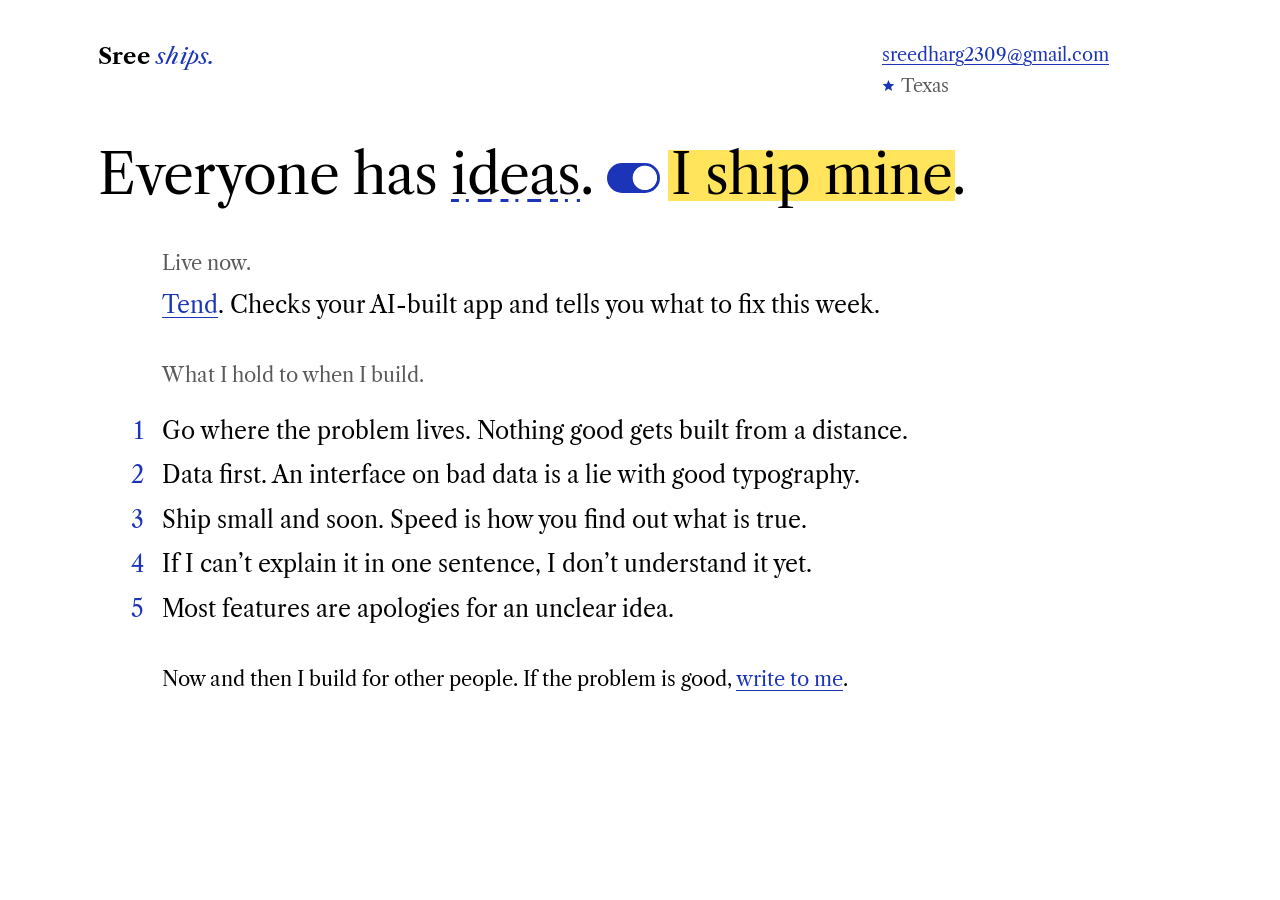
==== index.html @ a826b701 "Sree's page" ====
<!doctype html>
<html lang="en">
  <head>
    <meta charset="UTF-8" />
    <meta name="viewport" content="width=device-width, initial-scale=1.0" />
    <title>Sree</title>
    <meta name="description" content="Sree builds software products and ships them. Everyone has ideas. I ship mine." />
    <meta name="theme-color" content="#ffffff" />
    <link rel="canonical" href="https://sreeships.com/" />
    <meta property="og:type" content="website" />
    <meta property="og:url" content="https://sreeships.com/" />
    <meta property="og:title" content="Sree" />
    <meta property="og:description" content="Everyone has ideas. I ship mine." />
    <meta property="og:image" content="https://sreeships.com/og.png" />
    <meta property="og:image:width" content="1200" />
    <meta property="og:image:height" content="630" />
    <meta name="twitter:card" content="summary_large_image" />
    <link rel="icon" href="data:image/svg+xml,%3Csvg xmlns='http://www.w3.org/2000/svg' viewBox='0 0 32 32'%3E%3Crect width='32' height='32' fill='%23ffffff'/%3E%3Ctext x='16' y='25' text-anchor='middle' font-family='Georgia, serif' font-size='27' fill='%231b34b8'%3E%C2%A7%3C/text%3E%3C/svg%3E" />
    <link rel="stylesheet" crossorigin href="./assets/index-D9WPcQtO.css">
  </head>
  <body>
    <div id="root"><div class="mx-auto max-w-[59rem] px-[1.3rem] pt-[1.6rem] pb-[2.4rem] wide:px-[2.4rem] wide:py-[2rem]"><header class="wide:flex wide:items-start wide:justify-between"><p class="text-[1.1rem] font-bold tracking-[0.01em]">Sree <span class="ships font-normal text-pen italic">ships.</span></p><address class="mt-1 text-[0.9rem] leading-[1.7] not-italic wide:mt-0 wide:w-[15rem]"><a href="mailto:sreedharg2309@gmail.com">sreedharg2309@gmail.com</a><br/><span class="text-quiet"><svg aria-hidden="true" viewBox="0 0 24 24" class="star mr-[0.35em] inline-block h-[0.72em] w-[0.72em] fill-pen align-baseline"><path d="M12 1.8l3 7.2 7.7.6-5.9 5 1.9 7.6L12 18.1l-6.7 4.1 1.9-7.6-5.9-5 7.7-.6z"></path></svg>Texas</span></address></header><main><h1 class="mt-[2.2rem] max-w-[19.5em] text-[clamp(2rem,4.3vw,3.1rem)] leading-[1.17] font-normal tracking-[-0.018em] text-balance wide:mt-[2.1rem]">Everyone has <span class="data whitespace-nowrap">ideas</span>. <span class="thing whitespace-nowrap"><span class="sentence">I ship mine</span></span>.</h1><section id="products" aria-label="Products" class="mt-[1.7rem] max-w-[43rem] pl-[2.4rem] wide:mt-[2rem] wide:pl-[3.2rem]"><p class="mb-[0.3rem] text-quiet">Live now.</p><ul><li class="py-[0.2rem] text-[1.15rem] leading-[1.45]"><a href="https://sreeships.com/tend/">Tend</a>. Checks your AI-built app and tells you what to fix this week.</li></ul></section><section aria-label="What I believe about building" class="mt-[1.7rem] max-w-[43rem] pl-[2.4rem] wide:mt-[1.7rem] wide:pl-[3.2rem]"><p class="mb-[0.9rem] text-quiet">What I hold to when I build.</p><ol id="beliefs"><li class="relative py-[0.28rem] text-[1.15rem] leading-[1.45]"><span class="n absolute -left-[2.4rem] w-[1.7rem] text-right text-pen wide:-left-[3.2rem] wide:w-[2.3rem]">1</span>Go where the problem lives. Nothing good gets built from a distance.</li><li class="relative py-[0.28rem] text-[1.15rem] leading-[1.45]"><span class="n absolute -left-[2.4rem] w-[1.7rem] text-right text-pen wide:-left-[3.2rem] wide:w-[2.3rem]">2</span>Data first. An interface on bad data is a lie with good typography.</li><li class="relative py-[0.28rem] text-[1.15rem] leading-[1.45]"><span class="n absolute -left-[2.4rem] w-[1.7rem] text-right text-pen wide:-left-[3.2rem] wide:w-[2.3rem]">3</span>Ship small and soon. Speed is how you find out what is true.</li><li class="relative py-[0.28rem] text-[1.15rem] leading-[1.45]"><span class="n absolute -left-[2.4rem] w-[1.7rem] text-right text-pen wide:-left-[3.2rem] wide:w-[2.3rem]">4</span>If I can’t explain it in one sentence, I don’t understand it yet.</li><li class="relative py-[0.28rem] text-[1.15rem] leading-[1.45]"><span class="n absolute -left-[2.4rem] w-[1.7rem] text-right text-pen wide:-left-[3.2rem] wide:w-[2.3rem]">5</span>Most features are apologies for an unclear idea.</li></ol></section><p id="request" class="mt-[1.6rem] max-w-[42rem] wide:mt-[1.6rem] pl-[2.4rem] wide:pl-[3.2rem]">Now and then I build for other people. If the problem is good, <a href="mailto:sreedharg2309@gmail.com" class="whitespace-nowrap">write to me</a>.</p></main></div></div>
  </body>
</html>
---- assets/index-D9WPcQtO.css ----
/*! tailwindcss v4.3.5 | MIT License | https://tailwindcss.com */
@layer properties{@supports (((-webkit-hyphens:none)) and (not (margin-trim:block))) or ((-moz-orient:inline) and (not (color:rgb(from red r g b)))){*,:before,:after,::backdrop{--tw-leading:initial;--tw-font-weight:initial;--tw-tracking:initial}}}@layer theme{:root,:host{--font-sans:-apple-system, BlinkMacSystemFont, "Segoe UI", Roboto, "Helvetica Neue", "Noto Sans", Arial, sans-serif, "Apple Color Emoji", "Segoe UI Emoji", "Segoe UI Symbol", "Noto Color Emoji";--font-serif:"Libre Caslon Text", Georgia, "Times New Roman", serif;--font-mono:ui-monospace, SFMono-Regular, Menlo, Monaco, Consolas, "Liberation Mono", "Courier New", monospace;--spacing:.25rem;--font-weight-normal:400;--font-weight-bold:700;--default-font-family:var(--font-sans);--default-mono-font-family:var(--font-mono);--color-paper:#fff;--color-ink:#000;--color-pen:#1b34b8;--color-quiet:#5a5a5a;--color-marker:#ffe45c}}@layer base{*,:after,:before,::backdrop{box-sizing:border-box;border:0 solid;margin:0;padding:0}::file-selector-button{box-sizing:border-box;border:0 solid;margin:0;padding:0}html,:host{-webkit-text-size-adjust:100%;tab-size:4;line-height:1.5;font-family:var(--default-font-family,-apple-system, BlinkMacSystemFont, "Segoe UI", Roboto, "Helvetica Neue", "Noto Sans", Arial, sans-serif, "Apple Color Emoji", "Segoe UI Emoji", "Segoe UI Symbol", "Noto Color Emoji");font-feature-settings:var(--default-font-feature-settings,normal);font-variation-settings:var(--default-font-variation-settings,normal);-webkit-tap-highlight-color:transparent}hr{height:0;color:inherit;border-top-width:1px}abbr:where([title]){-webkit-text-decoration:underline dotted;text-decoration:underline dotted}h1,h2,h3,h4,h5,h6{font-size:inherit;font-weight:inherit}a{color:inherit;-webkit-text-decoration:inherit;-webkit-text-decoration:inherit;-webkit-text-decoration:inherit;-webkit-text-decoration:inherit;text-decoration:inherit}b,strong{font-weight:bolder}code,kbd,samp,pre{font-family:var(--default-mono-font-family,ui-monospace, SFMono-Regular, Menlo, Monaco, Consolas, "Liberation Mono", "Courier New", monospace);font-feature-settings:var(--default-mono-font-feature-settings,normal);font-variation-settings:var(--default-mono-font-variation-settings,normal);font-size:1em}small{font-size:80%}sub,sup{vertical-align:baseline;font-size:75%;line-height:0;position:relative}sub{bottom:-.25em}sup{top:-.5em}table{text-indent:0;border-color:inherit;border-collapse:collapse}:-moz-focusring:where(:not(iframe)){outline:auto}progress{vertical-align:baseline}summary{display:list-item}ol,ul,menu{list-style:none}img,svg,video,canvas,audio,iframe,embed,object{vertical-align:middle;display:block}img,video{max-width:100%;height:auto}button,input,select,optgroup,textarea{font:inherit;font-feature-settings:inherit;font-variation-settings:inherit;letter-spacing:inherit;color:inherit;opacity:1;background-color:#0000;border-radius:0}::file-selector-button{font:inherit;font-feature-settings:inherit;font-variation-settings:inherit;letter-spacing:inherit;color:inherit;opacity:1;background-color:#0000;border-radius:0}:where(select:is([multiple],[size])) optgroup{font-weight:bolder}:where(select:is([multiple],[size])) optgroup option{padding-inline-start:20px}::file-selector-button{margin-inline-end:4px}::placeholder{opacity:1}@supports (not ((-webkit-appearance:-apple-pay-button))) or (contain-intrinsic-size:1px){::placeholder{color:currentColor}@supports (color:color-mix(in lab, red, red)){::placeholder{color:color-mix(in oklab, currentcolor 50%, transparent)}}}textarea{resize:vertical}::-webkit-search-decoration{-webkit-appearance:none}::-webkit-date-and-time-value{min-height:1lh;text-align:inherit}::-webkit-datetime-edit{display:inline-flex}::-webkit-datetime-edit-fields-wrapper{padding:0}::-webkit-datetime-edit{padding-block:0}::-webkit-datetime-edit-year-field{padding-block:0}::-webkit-datetime-edit-month-field{padding-block:0}::-webkit-datetime-edit-day-field{padding-block:0}::-webkit-datetime-edit-hour-field{padding-block:0}::-webkit-datetime-edit-minute-field{padding-block:0}::-webkit-datetime-edit-second-field{padding-block:0}::-webkit-datetime-edit-millisecond-field{padding-block:0}::-webkit-datetime-edit-meridiem-field{padding-block:0}::-webkit-calendar-picker-indicator{line-height:1}:-moz-ui-invalid{box-shadow:none}button,input:where([type=button],[type=reset],[type=submit]){appearance:button}::file-selector-button{appearance:button}::-webkit-inner-spin-button{height:auto}::-webkit-outer-spin-button{height:auto}[hidden]:where(:not([hidden=until-found])){display:none!important}html{-webkit-text-size-adjust:100%;font-size:112.5%}@media (width>=60rem){html{font-size:125%}}body{background:var(--color-paper);color:var(--color-ink);font-family:var(--font-serif);-webkit-font-smoothing:antialiased;line-height:1.55}a{color:var(--color-pen);text-underline-offset:.18em;text-decoration-line:underline;text-decoration-thickness:1px}a:focus-visible{outline:2px solid var(--color-pen);outline-offset:3px}::selection{background:var(--color-pen);color:var(--color-paper)}}@layer components{.data{background-image:linear-gradient(90deg, var(--color-pen) 0 16%, transparent 16% 30%, var(--color-pen) 30% 37%, transparent 37% 54%, var(--color-pen) 54% 82%, transparent 82% 100%);-webkit-box-decoration-break:clone;box-decoration-break:clone;background-position:0 91%;background-repeat:repeat-x;background-size:.9em .06em;animation:1.8s linear infinite stream}.thing:before{content:"";vertical-align:.03em;background-color:var(--color-pen);background-image:radial-gradient(circle,#fff 0 56%,#0000 60%);background-position:100%;background-repeat:no-repeat;background-size:.54em .54em;border-radius:1em;width:.96em;height:.54em;margin-right:.2em;transition:background-position .18s,background-color .18s;animation:.4s 1.2s backwards flip;display:inline-block}.thing:hover:before{background-color:#b4b4b4;background-position:0}.sentence{background-image:linear-gradient(transparent 0 14%, var(--color-marker) 14% 90%, transparent 90%);-webkit-box-decoration-break:clone;box-decoration-break:clone;background-repeat:no-repeat;background-size:0% 100%;margin:0 -.06em;padding:0 .06em;animation:.7s cubic-bezier(.2,.7,.2,1) 1.9s forwards mark}.ships{animation:.6s cubic-bezier(.2,.7,.2,1) .25s both sail;display:inline-block}@keyframes stream{to{background-position:.9em 91%}}@keyframes flip{0%{background-color:#b4b4b4;background-position:0}}@keyframes mark{to{background-size:100% 100%}}@keyframes sail{0%{opacity:0;transform:translate(-.9em)}}@media (prefers-reduced-motion:reduce){.data,.thing:before,.ships{animation:none}.sentence{background-size:100% 100%;animation:none}}}@layer utilities{.absolute{position:absolute}.relative{position:relative}.-left-\[2\.4rem\]{left:-2.4rem}.mx-auto{margin-inline:auto}.mt-1{margin-top:var(--spacing)}.mt-\[1\.6rem\]{margin-top:1.6rem}.mt-\[1\.7rem\]{margin-top:1.7rem}.mt-\[2\.2rem\]{margin-top:2.2rem}.mr-\[0\.35em\]{margin-right:.35em}.mb-\[0\.3rem\]{margin-bottom:.3rem}.mb-\[0\.9rem\]{margin-bottom:.9rem}.contents{display:contents}.inline-block{display:inline-block}.h-\[0\.72em\]{height:.72em}.w-\[0\.72em\]{width:.72em}.w-\[1\.7rem\]{width:1.7rem}.max-w-\[19\.5em\]{max-width:19.5em}.max-w-\[42rem\]{max-width:42rem}.max-w-\[43rem\]{max-width:43rem}.max-w-\[59rem\]{max-width:59rem}.fill-pen{fill:var(--color-pen)}.px-\[1\.3rem\]{padding-inline:1.3rem}.py-\[0\.2rem\]{padding-block:.2rem}.py-\[0\.28rem\]{padding-block:.28rem}.pt-\[1\.6rem\]{padding-top:1.6rem}.pb-\[2\.4rem\]{padding-bottom:2.4rem}.pl-\[2\.4rem\]{padding-left:2.4rem}.text-right{text-align:right}.align-baseline{vertical-align:baseline}.text-\[0\.9rem\]{font-size:.9rem}.text-\[1\.1rem\]{font-size:1.1rem}.text-\[1\.15rem\]{font-size:1.15rem}.text-\[clamp\(2rem\,4\.3vw\,3\.1rem\)\]{font-size:clamp(2rem,4.3vw,3.1rem)}.leading-\[1\.7\]{--tw-leading:1.7;line-height:1.7}.leading-\[1\.17\]{--tw-leading:1.17;line-height:1.17}.leading-\[1\.45\]{--tw-leading:1.45;line-height:1.45}.font-bold{--tw-font-weight:var(--font-weight-bold);font-weight:var(--font-weight-bold)}.font-normal{--tw-font-weight:var(--font-weight-normal);font-weight:var(--font-weight-normal)}.tracking-\[-0\.018em\]{--tw-tracking:-.018em;letter-spacing:-.018em}.tracking-\[0\.01em\]{--tw-tracking:.01em;letter-spacing:.01em}.text-balance{text-wrap:balance}.whitespace-nowrap{white-space:nowrap}.text-pen{color:var(--color-pen)}.text-quiet{color:var(--color-quiet)}.italic{font-style:italic}.not-italic{font-style:normal}@media (width>=60rem){.wide\:-left-\[3\.2rem\]{left:-3.2rem}.wide\:mt-0{margin-top:0}.wide\:mt-\[1\.6rem\]{margin-top:1.6rem}.wide\:mt-\[1\.7rem\]{margin-top:1.7rem}.wide\:mt-\[2\.1rem\]{margin-top:2.1rem}.wide\:mt-\[2rem\]{margin-top:2rem}.wide\:flex{display:flex}.wide\:w-\[2\.3rem\]{width:2.3rem}.wide\:w-\[15rem\]{width:15rem}.wide\:items-start{align-items:flex-start}.wide\:justify-between{justify-content:space-between}.wide\:px-\[2\.4rem\]{padding-inline:2.4rem}.wide\:py-\[2rem\]{padding-block:2rem}.wide\:pl-\[3\.2rem\]{padding-left:3.2rem}}}@font-face{font-family:Libre Caslon Text;src:url(../fonts/libre-caslon-text-latin-400-normal.woff2)format("woff2");font-weight:400;font-style:normal;font-display:swap}@font-face{font-family:Libre Caslon Text;src:url(../fonts/libre-caslon-text-latin-400-italic.woff2)format("woff2");font-weight:400;font-style:italic;font-display:swap}@font-face{font-family:Libre Caslon Text;src:url(../fonts/libre-caslon-text-latin-700-normal.woff2)format("woff2");font-weight:700;font-style:normal;font-display:swap}@property --tw-leading{syntax:"*";inherits:false}@property --tw-font-weight{syntax:"*";inherits:false}@property --tw-tracking{syntax:"*";inherits:false}
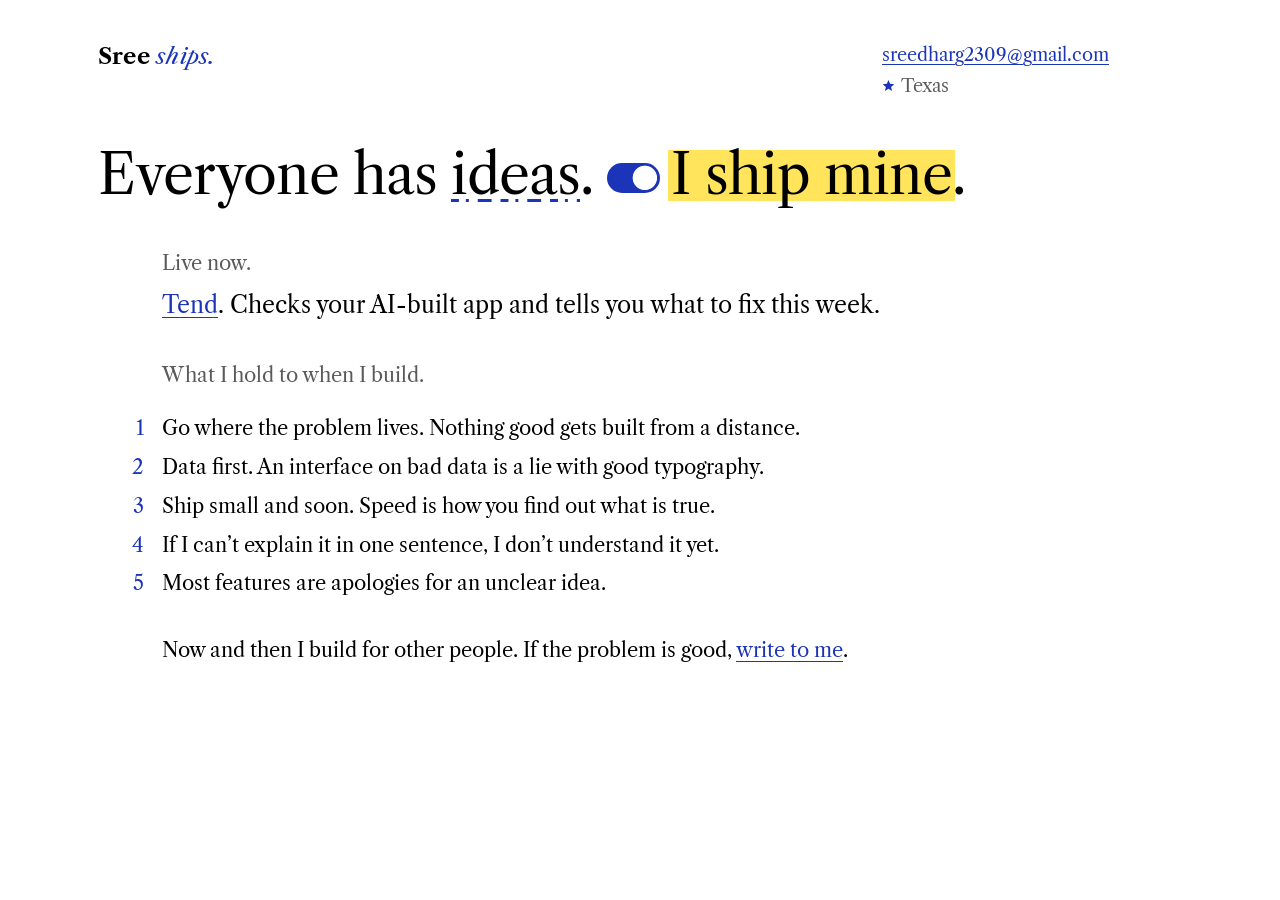
==== commit b666f987: "Beliefs at reading size" ====
--- a/index.html
+++ b/index.html
@@ -16,9 +16,9 @@
     <meta property="og:image:height" content="630" />
     <meta name="twitter:card" content="summary_large_image" />
     <link rel="icon" href="data:image/svg+xml,%3Csvg xmlns='http://www.w3.org/2000/svg' viewBox='0 0 32 32'%3E%3Crect width='32' height='32' fill='%23ffffff'/%3E%3Ctext x='16' y='25' text-anchor='middle' font-family='Georgia, serif' font-size='27' fill='%231b34b8'%3E%C2%A7%3C/text%3E%3C/svg%3E" />
-    <link rel="stylesheet" crossorigin href="./assets/index-D9WPcQtO.css">
+    <link rel="stylesheet" crossorigin href="./assets/index-CJwoQUOe.css">
   </head>
   <body>
-    <div id="root"><div class="mx-auto max-w-[59rem] px-[1.3rem] pt-[1.6rem] pb-[2.4rem] wide:px-[2.4rem] wide:py-[2rem]"><header class="wide:flex wide:items-start wide:justify-between"><p class="text-[1.1rem] font-bold tracking-[0.01em]">Sree <span class="ships font-normal text-pen italic">ships.</span></p><address class="mt-1 text-[0.9rem] leading-[1.7] not-italic wide:mt-0 wide:w-[15rem]"><a href="mailto:sreedharg2309@gmail.com">sreedharg2309@gmail.com</a><br/><span class="text-quiet"><svg aria-hidden="true" viewBox="0 0 24 24" class="star mr-[0.35em] inline-block h-[0.72em] w-[0.72em] fill-pen align-baseline"><path d="M12 1.8l3 7.2 7.7.6-5.9 5 1.9 7.6L12 18.1l-6.7 4.1 1.9-7.6-5.9-5 7.7-.6z"></path></svg>Texas</span></address></header><main><h1 class="mt-[2.2rem] max-w-[19.5em] text-[clamp(2rem,4.3vw,3.1rem)] leading-[1.17] font-normal tracking-[-0.018em] text-balance wide:mt-[2.1rem]">Everyone has <span class="data whitespace-nowrap">ideas</span>. <span class="thing whitespace-nowrap"><span class="sentence">I ship mine</span></span>.</h1><section id="products" aria-label="Products" class="mt-[1.7rem] max-w-[43rem] pl-[2.4rem] wide:mt-[2rem] wide:pl-[3.2rem]"><p class="mb-[0.3rem] text-quiet">Live now.</p><ul><li class="py-[0.2rem] text-[1.15rem] leading-[1.45]"><a href="https://sreeships.com/tend/">Tend</a>. Checks your AI-built app and tells you what to fix this week.</li></ul></section><section aria-label="What I believe about building" class="mt-[1.7rem] max-w-[43rem] pl-[2.4rem] wide:mt-[1.7rem] wide:pl-[3.2rem]"><p class="mb-[0.9rem] text-quiet">What I hold to when I build.</p><ol id="beliefs"><li class="relative py-[0.28rem] text-[1.15rem] leading-[1.45]"><span class="n absolute -left-[2.4rem] w-[1.7rem] text-right text-pen wide:-left-[3.2rem] wide:w-[2.3rem]">1</span>Go where the problem lives. Nothing good gets built from a distance.</li><li class="relative py-[0.28rem] text-[1.15rem] leading-[1.45]"><span class="n absolute -left-[2.4rem] w-[1.7rem] text-right text-pen wide:-left-[3.2rem] wide:w-[2.3rem]">2</span>Data first. An interface on bad data is a lie with good typography.</li><li class="relative py-[0.28rem] text-[1.15rem] leading-[1.45]"><span class="n absolute -left-[2.4rem] w-[1.7rem] text-right text-pen wide:-left-[3.2rem] wide:w-[2.3rem]">3</span>Ship small and soon. Speed is how you find out what is true.</li><li class="relative py-[0.28rem] text-[1.15rem] leading-[1.45]"><span class="n absolute -left-[2.4rem] w-[1.7rem] text-right text-pen wide:-left-[3.2rem] wide:w-[2.3rem]">4</span>If I can’t explain it in one sentence, I don’t understand it yet.</li><li class="relative py-[0.28rem] text-[1.15rem] leading-[1.45]"><span class="n absolute -left-[2.4rem] w-[1.7rem] text-right text-pen wide:-left-[3.2rem] wide:w-[2.3rem]">5</span>Most features are apologies for an unclear idea.</li></ol></section><p id="request" class="mt-[1.6rem] max-w-[42rem] wide:mt-[1.6rem] pl-[2.4rem] wide:pl-[3.2rem]">Now and then I build for other people. If the problem is good, <a href="mailto:sreedharg2309@gmail.com" class="whitespace-nowrap">write to me</a>.</p></main></div></div>
+    <div id="root"><div class="mx-auto max-w-[59rem] px-[1.3rem] pt-[1.6rem] pb-[2.4rem] wide:px-[2.4rem] wide:py-[2rem]"><header class="wide:flex wide:items-start wide:justify-between"><p class="text-[1.1rem] font-bold tracking-[0.01em]">Sree <span class="ships font-normal text-pen italic">ships.</span></p><address class="mt-1 text-[0.9rem] leading-[1.7] not-italic wide:mt-0 wide:w-[15rem]"><a href="mailto:sreedharg2309@gmail.com">sreedharg2309@gmail.com</a><br/><span class="text-quiet"><svg aria-hidden="true" viewBox="0 0 24 24" class="star mr-[0.35em] inline-block h-[0.72em] w-[0.72em] fill-pen align-baseline"><path d="M12 1.8l3 7.2 7.7.6-5.9 5 1.9 7.6L12 18.1l-6.7 4.1 1.9-7.6-5.9-5 7.7-.6z"></path></svg>Texas</span></address></header><main><h1 class="mt-[2.2rem] max-w-[19.5em] text-[clamp(2rem,4.3vw,3.1rem)] leading-[1.17] font-normal tracking-[-0.018em] text-balance wide:mt-[2.1rem]">Everyone has <span class="data whitespace-nowrap">ideas</span>. <span class="thing whitespace-nowrap"><span class="sentence">I ship mine</span></span>.</h1><section id="products" aria-label="Products" class="mt-[1.7rem] max-w-[43rem] pl-[2.4rem] wide:mt-[2rem] wide:pl-[3.2rem]"><p class="mb-[0.3rem] text-quiet">Live now.</p><ul><li class="py-[0.2rem] text-[1.15rem] leading-[1.45]"><a href="https://tend.sreeships.com/">Tend</a>. Checks your AI-built app and tells you what to fix this week.</li></ul></section><section aria-label="What I believe about building" class="mt-[1.7rem] max-w-[43rem] pl-[2.4rem] wide:mt-[1.7rem] wide:pl-[3.2rem]"><p class="mb-[0.9rem] text-quiet">What I hold to when I build.</p><ol id="beliefs"><li class="relative py-[0.22rem] leading-[1.5]"><span class="n absolute -left-[2.4rem] w-[1.7rem] text-right text-pen wide:-left-[3.2rem] wide:w-[2.3rem]">1</span>Go where the problem lives. Nothing good gets built from a distance.</li><li class="relative py-[0.22rem] leading-[1.5]"><span class="n absolute -left-[2.4rem] w-[1.7rem] text-right text-pen wide:-left-[3.2rem] wide:w-[2.3rem]">2</span>Data first. An interface on bad data is a lie with good typography.</li><li class="relative py-[0.22rem] leading-[1.5]"><span class="n absolute -left-[2.4rem] w-[1.7rem] text-right text-pen wide:-left-[3.2rem] wide:w-[2.3rem]">3</span>Ship small and soon. Speed is how you find out what is true.</li><li class="relative py-[0.22rem] leading-[1.5]"><span class="n absolute -left-[2.4rem] w-[1.7rem] text-right text-pen wide:-left-[3.2rem] wide:w-[2.3rem]">4</span>If I can’t explain it in one sentence, I don’t understand it yet.</li><li class="relative py-[0.22rem] leading-[1.5]"><span class="n absolute -left-[2.4rem] w-[1.7rem] text-right text-pen wide:-left-[3.2rem] wide:w-[2.3rem]">5</span>Most features are apologies for an unclear idea.</li></ol></section><p id="request" class="mt-[1.6rem] max-w-[42rem] wide:mt-[1.6rem] pl-[2.4rem] wide:pl-[3.2rem]">Now and then I build for other people. If the problem is good, <a href="mailto:sreedharg2309@gmail.com" class="whitespace-nowrap">write to me</a>.</p></main></div></div>
   </body>
 </html>
--- a/assets/index-CJwoQUOe.css
+++ b/assets/index-CJwoQUOe.css
@@ -0,0 +1,2 @@
+/*! tailwindcss v4.3.5 | MIT License | https://tailwindcss.com */
+@layer properties{@supports (((-webkit-hyphens:none)) and (not (margin-trim:block))) or ((-moz-orient:inline) and (not (color:rgb(from red r g b)))){*,:before,:after,::backdrop{--tw-leading:initial;--tw-font-weight:initial;--tw-tracking:initial}}}@layer theme{:root,:host{--font-sans:-apple-system, BlinkMacSystemFont, "Segoe UI", Roboto, "Helvetica Neue", "Noto Sans", Arial, sans-serif, "Apple Color Emoji", "Segoe UI Emoji", "Segoe UI Symbol", "Noto Color Emoji";--font-serif:"Libre Caslon Text", Georgia, "Times New Roman", serif;--font-mono:ui-monospace, SFMono-Regular, Menlo, Monaco, Consolas, "Liberation Mono", "Courier New", monospace;--spacing:.25rem;--font-weight-normal:400;--font-weight-bold:700;--default-font-family:var(--font-sans);--default-mono-font-family:var(--font-mono);--color-paper:#fff;--color-ink:#000;--color-pen:#1b34b8;--color-quiet:#5a5a5a;--color-marker:#ffe45c}}@layer base{*,:after,:before,::backdrop{box-sizing:border-box;border:0 solid;margin:0;padding:0}::file-selector-button{box-sizing:border-box;border:0 solid;margin:0;padding:0}html,:host{-webkit-text-size-adjust:100%;tab-size:4;line-height:1.5;font-family:var(--default-font-family,-apple-system, BlinkMacSystemFont, "Segoe UI", Roboto, "Helvetica Neue", "Noto Sans", Arial, sans-serif, "Apple Color Emoji", "Segoe UI Emoji", "Segoe UI Symbol", "Noto Color Emoji");font-feature-settings:var(--default-font-feature-settings,normal);font-variation-settings:var(--default-font-variation-settings,normal);-webkit-tap-highlight-color:transparent}hr{height:0;color:inherit;border-top-width:1px}abbr:where([title]){-webkit-text-decoration:underline dotted;text-decoration:underline dotted}h1,h2,h3,h4,h5,h6{font-size:inherit;font-weight:inherit}a{color:inherit;-webkit-text-decoration:inherit;-webkit-text-decoration:inherit;-webkit-text-decoration:inherit;-webkit-text-decoration:inherit;text-decoration:inherit}b,strong{font-weight:bolder}code,kbd,samp,pre{font-family:var(--default-mono-font-family,ui-monospace, SFMono-Regular, Menlo, Monaco, Consolas, "Liberation Mono", "Courier New", monospace);font-feature-settings:var(--default-mono-font-feature-settings,normal);font-variation-settings:var(--default-mono-font-variation-settings,normal);font-size:1em}small{font-size:80%}sub,sup{vertical-align:baseline;font-size:75%;line-height:0;position:relative}sub{bottom:-.25em}sup{top:-.5em}table{text-indent:0;border-color:inherit;border-collapse:collapse}:-moz-focusring:where(:not(iframe)){outline:auto}progress{vertical-align:baseline}summary{display:list-item}ol,ul,menu{list-style:none}img,svg,video,canvas,audio,iframe,embed,object{vertical-align:middle;display:block}img,video{max-width:100%;height:auto}button,input,select,optgroup,textarea{font:inherit;font-feature-settings:inherit;font-variation-settings:inherit;letter-spacing:inherit;color:inherit;opacity:1;background-color:#0000;border-radius:0}::file-selector-button{font:inherit;font-feature-settings:inherit;font-variation-settings:inherit;letter-spacing:inherit;color:inherit;opacity:1;background-color:#0000;border-radius:0}:where(select:is([multiple],[size])) optgroup{font-weight:bolder}:where(select:is([multiple],[size])) optgroup option{padding-inline-start:20px}::file-selector-button{margin-inline-end:4px}::placeholder{opacity:1}@supports (not ((-webkit-appearance:-apple-pay-button))) or (contain-intrinsic-size:1px){::placeholder{color:currentColor}@supports (color:color-mix(in lab, red, red)){::placeholder{color:color-mix(in oklab, currentcolor 50%, transparent)}}}textarea{resize:vertical}::-webkit-search-decoration{-webkit-appearance:none}::-webkit-date-and-time-value{min-height:1lh;text-align:inherit}::-webkit-datetime-edit{display:inline-flex}::-webkit-datetime-edit-fields-wrapper{padding:0}::-webkit-datetime-edit{padding-block:0}::-webkit-datetime-edit-year-field{padding-block:0}::-webkit-datetime-edit-month-field{padding-block:0}::-webkit-datetime-edit-day-field{padding-block:0}::-webkit-datetime-edit-hour-field{padding-block:0}::-webkit-datetime-edit-minute-field{padding-block:0}::-webkit-datetime-edit-second-field{padding-block:0}::-webkit-datetime-edit-millisecond-field{padding-block:0}::-webkit-datetime-edit-meridiem-field{padding-block:0}::-webkit-calendar-picker-indicator{line-height:1}:-moz-ui-invalid{box-shadow:none}button,input:where([type=button],[type=reset],[type=submit]){appearance:button}::file-selector-button{appearance:button}::-webkit-inner-spin-button{height:auto}::-webkit-outer-spin-button{height:auto}[hidden]:where(:not([hidden=until-found])){display:none!important}html{-webkit-text-size-adjust:100%;font-size:112.5%}@media (width>=60rem){html{font-size:125%}}body{background:var(--color-paper);color:var(--color-ink);font-family:var(--font-serif);-webkit-font-smoothing:antialiased;line-height:1.55}a{color:var(--color-pen);text-underline-offset:.18em;text-decoration-line:underline;text-decoration-thickness:1px}a:focus-visible{outline:2px solid var(--color-pen);outline-offset:3px}::selection{background:var(--color-pen);color:var(--color-paper)}}@layer components{.data{background-image:linear-gradient(90deg, var(--color-pen) 0 16%, transparent 16% 30%, var(--color-pen) 30% 37%, transparent 37% 54%, var(--color-pen) 54% 82%, transparent 82% 100%);-webkit-box-decoration-break:clone;box-decoration-break:clone;background-position:0 91%;background-repeat:repeat-x;background-size:.9em .06em;animation:1.8s linear infinite stream}.thing:before{content:"";vertical-align:.03em;background-color:var(--color-pen);background-image:radial-gradient(circle,#fff 0 56%,#0000 60%);background-position:100%;background-repeat:no-repeat;background-size:.54em .54em;border-radius:1em;width:.96em;height:.54em;margin-right:.2em;transition:background-position .18s,background-color .18s;animation:.4s 1.2s backwards flip;display:inline-block}.thing:hover:before{background-color:#b4b4b4;background-position:0}.sentence{background-image:linear-gradient(transparent 0 14%, var(--color-marker) 14% 90%, transparent 90%);-webkit-box-decoration-break:clone;box-decoration-break:clone;background-repeat:no-repeat;background-size:0% 100%;margin:0 -.06em;padding:0 .06em;animation:.7s cubic-bezier(.2,.7,.2,1) 1.9s forwards mark}.ships{animation:.6s cubic-bezier(.2,.7,.2,1) .25s both sail;display:inline-block}@keyframes stream{to{background-position:.9em 91%}}@keyframes flip{0%{background-color:#b4b4b4;background-position:0}}@keyframes mark{to{background-size:100% 100%}}@keyframes sail{0%{opacity:0;transform:translate(-.9em)}}@media (prefers-reduced-motion:reduce){.data,.thing:before,.ships{animation:none}.sentence{background-size:100% 100%;animation:none}}}@layer utilities{.absolute{position:absolute}.relative{position:relative}.-left-\[2\.4rem\]{left:-2.4rem}.mx-auto{margin-inline:auto}.mt-1{margin-top:var(--spacing)}.mt-\[1\.6rem\]{margin-top:1.6rem}.mt-\[1\.7rem\]{margin-top:1.7rem}.mt-\[2\.2rem\]{margin-top:2.2rem}.mr-\[0\.35em\]{margin-right:.35em}.mb-\[0\.3rem\]{margin-bottom:.3rem}.mb-\[0\.9rem\]{margin-bottom:.9rem}.contents{display:contents}.inline-block{display:inline-block}.h-\[0\.72em\]{height:.72em}.w-\[0\.72em\]{width:.72em}.w-\[1\.7rem\]{width:1.7rem}.max-w-\[19\.5em\]{max-width:19.5em}.max-w-\[42rem\]{max-width:42rem}.max-w-\[43rem\]{max-width:43rem}.max-w-\[59rem\]{max-width:59rem}.fill-pen{fill:var(--color-pen)}.px-\[1\.3rem\]{padding-inline:1.3rem}.py-\[0\.2rem\]{padding-block:.2rem}.py-\[0\.22rem\]{padding-block:.22rem}.pt-\[1\.6rem\]{padding-top:1.6rem}.pb-\[2\.4rem\]{padding-bottom:2.4rem}.pl-\[2\.4rem\]{padding-left:2.4rem}.text-right{text-align:right}.align-baseline{vertical-align:baseline}.text-\[0\.9rem\]{font-size:.9rem}.text-\[1\.1rem\]{font-size:1.1rem}.text-\[1\.15rem\]{font-size:1.15rem}.text-\[clamp\(2rem\,4\.3vw\,3\.1rem\)\]{font-size:clamp(2rem,4.3vw,3.1rem)}.leading-\[1\.5\]{--tw-leading:1.5;line-height:1.5}.leading-\[1\.7\]{--tw-leading:1.7;line-height:1.7}.leading-\[1\.17\]{--tw-leading:1.17;line-height:1.17}.leading-\[1\.45\]{--tw-leading:1.45;line-height:1.45}.font-bold{--tw-font-weight:var(--font-weight-bold);font-weight:var(--font-weight-bold)}.font-normal{--tw-font-weight:var(--font-weight-normal);font-weight:var(--font-weight-normal)}.tracking-\[-0\.018em\]{--tw-tracking:-.018em;letter-spacing:-.018em}.tracking-\[0\.01em\]{--tw-tracking:.01em;letter-spacing:.01em}.text-balance{text-wrap:balance}.whitespace-nowrap{white-space:nowrap}.text-pen{color:var(--color-pen)}.text-quiet{color:var(--color-quiet)}.italic{font-style:italic}.not-italic{font-style:normal}@media (width>=60rem){.wide\:-left-\[3\.2rem\]{left:-3.2rem}.wide\:mt-0{margin-top:0}.wide\:mt-\[1\.6rem\]{margin-top:1.6rem}.wide\:mt-\[1\.7rem\]{margin-top:1.7rem}.wide\:mt-\[2\.1rem\]{margin-top:2.1rem}.wide\:mt-\[2rem\]{margin-top:2rem}.wide\:flex{display:flex}.wide\:w-\[2\.3rem\]{width:2.3rem}.wide\:w-\[15rem\]{width:15rem}.wide\:items-start{align-items:flex-start}.wide\:justify-between{justify-content:space-between}.wide\:px-\[2\.4rem\]{padding-inline:2.4rem}.wide\:py-\[2rem\]{padding-block:2rem}.wide\:pl-\[3\.2rem\]{padding-left:3.2rem}}}@font-face{font-family:Libre Caslon Text;src:url(../fonts/libre-caslon-text-latin-400-normal.woff2)format("woff2");font-weight:400;font-style:normal;font-display:swap}@font-face{font-family:Libre Caslon Text;src:url(../fonts/libre-caslon-text-latin-400-italic.woff2)format("woff2");font-weight:400;font-style:italic;font-display:swap}@font-face{font-family:Libre Caslon Text;src:url(../fonts/libre-caslon-text-latin-700-normal.woff2)format("woff2");font-weight:700;font-style:normal;font-display:swap}@property --tw-leading{syntax:"*";inherits:false}@property --tw-font-weight{syntax:"*";inherits:false}@property --tw-tracking{syntax:"*";inherits:false}
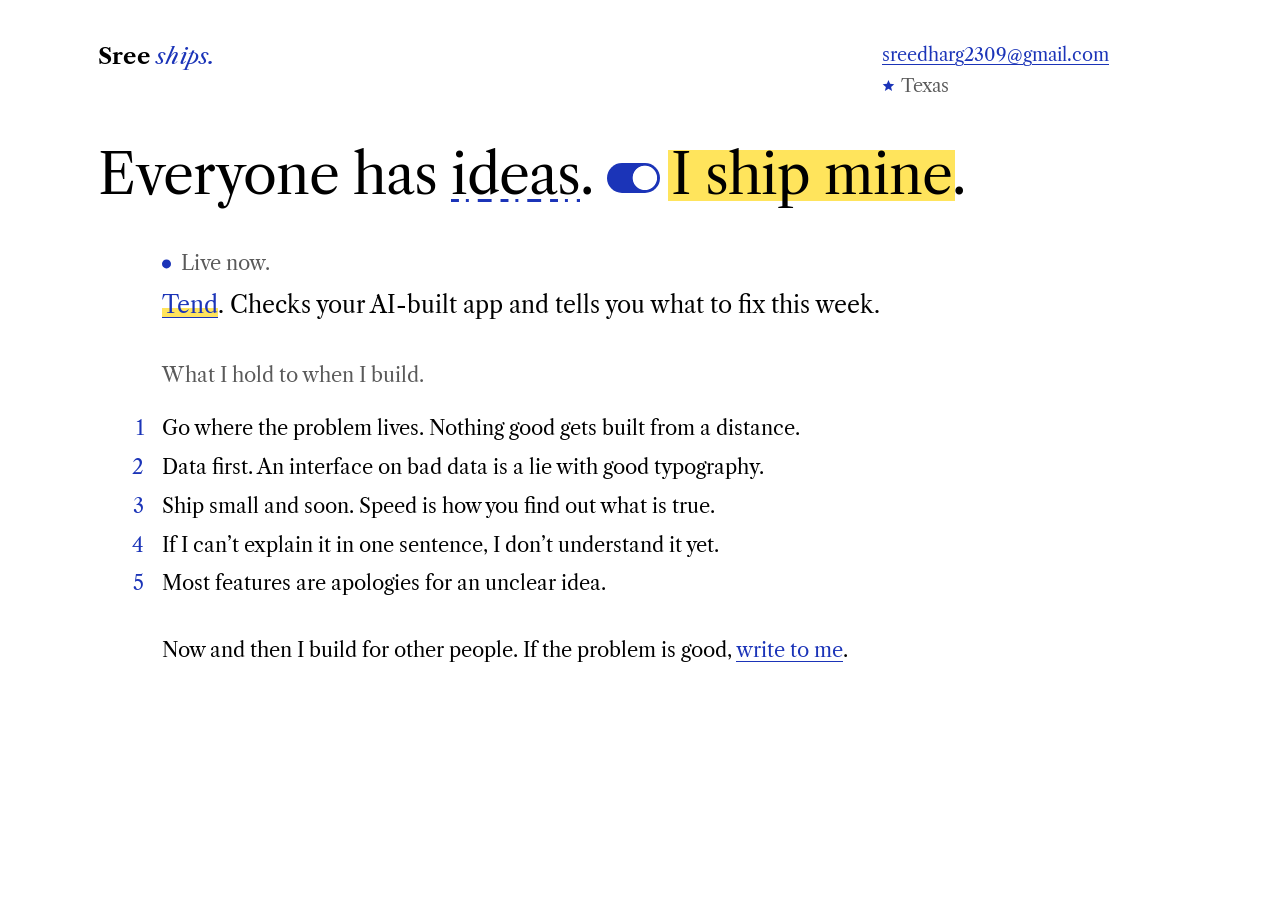
==== commit b676cb82: "A live light, the marker on the product name, numerals that take their blue" ====
--- a/index.html
+++ b/index.html
@@ -16,9 +16,9 @@
     <meta property="og:image:height" content="630" />
     <meta name="twitter:card" content="summary_large_image" />
     <link rel="icon" href="data:image/svg+xml,%3Csvg xmlns='http://www.w3.org/2000/svg' viewBox='0 0 32 32'%3E%3Crect width='32' height='32' fill='%23ffffff'/%3E%3Ctext x='16' y='25' text-anchor='middle' font-family='Georgia, serif' font-size='27' fill='%231b34b8'%3E%C2%A7%3C/text%3E%3C/svg%3E" />
-    <link rel="stylesheet" crossorigin href="./assets/index-CJwoQUOe.css">
+    <link rel="stylesheet" crossorigin href="./assets/index-B5PxtpaS.css">
   </head>
   <body>
-    <div id="root"><div class="mx-auto max-w-[59rem] px-[1.3rem] pt-[1.6rem] pb-[2.4rem] wide:px-[2.4rem] wide:py-[2rem]"><header class="wide:flex wide:items-start wide:justify-between"><p class="text-[1.1rem] font-bold tracking-[0.01em]">Sree <span class="ships font-normal text-pen italic">ships.</span></p><address class="mt-1 text-[0.9rem] leading-[1.7] not-italic wide:mt-0 wide:w-[15rem]"><a href="mailto:sreedharg2309@gmail.com">sreedharg2309@gmail.com</a><br/><span class="text-quiet"><svg aria-hidden="true" viewBox="0 0 24 24" class="star mr-[0.35em] inline-block h-[0.72em] w-[0.72em] fill-pen align-baseline"><path d="M12 1.8l3 7.2 7.7.6-5.9 5 1.9 7.6L12 18.1l-6.7 4.1 1.9-7.6-5.9-5 7.7-.6z"></path></svg>Texas</span></address></header><main><h1 class="mt-[2.2rem] max-w-[19.5em] text-[clamp(2rem,4.3vw,3.1rem)] leading-[1.17] font-normal tracking-[-0.018em] text-balance wide:mt-[2.1rem]">Everyone has <span class="data whitespace-nowrap">ideas</span>. <span class="thing whitespace-nowrap"><span class="sentence">I ship mine</span></span>.</h1><section id="products" aria-label="Products" class="mt-[1.7rem] max-w-[43rem] pl-[2.4rem] wide:mt-[2rem] wide:pl-[3.2rem]"><p class="mb-[0.3rem] text-quiet">Live now.</p><ul><li class="py-[0.2rem] text-[1.15rem] leading-[1.45]"><a href="https://tend.sreeships.com/">Tend</a>. Checks your AI-built app and tells you what to fix this week.</li></ul></section><section aria-label="What I believe about building" class="mt-[1.7rem] max-w-[43rem] pl-[2.4rem] wide:mt-[1.7rem] wide:pl-[3.2rem]"><p class="mb-[0.9rem] text-quiet">What I hold to when I build.</p><ol id="beliefs"><li class="relative py-[0.22rem] leading-[1.5]"><span class="n absolute -left-[2.4rem] w-[1.7rem] text-right text-pen wide:-left-[3.2rem] wide:w-[2.3rem]">1</span>Go where the problem lives. Nothing good gets built from a distance.</li><li class="relative py-[0.22rem] leading-[1.5]"><span class="n absolute -left-[2.4rem] w-[1.7rem] text-right text-pen wide:-left-[3.2rem] wide:w-[2.3rem]">2</span>Data first. An interface on bad data is a lie with good typography.</li><li class="relative py-[0.22rem] leading-[1.5]"><span class="n absolute -left-[2.4rem] w-[1.7rem] text-right text-pen wide:-left-[3.2rem] wide:w-[2.3rem]">3</span>Ship small and soon. Speed is how you find out what is true.</li><li class="relative py-[0.22rem] leading-[1.5]"><span class="n absolute -left-[2.4rem] w-[1.7rem] text-right text-pen wide:-left-[3.2rem] wide:w-[2.3rem]">4</span>If I can’t explain it in one sentence, I don’t understand it yet.</li><li class="relative py-[0.22rem] leading-[1.5]"><span class="n absolute -left-[2.4rem] w-[1.7rem] text-right text-pen wide:-left-[3.2rem] wide:w-[2.3rem]">5</span>Most features are apologies for an unclear idea.</li></ol></section><p id="request" class="mt-[1.6rem] max-w-[42rem] wide:mt-[1.6rem] pl-[2.4rem] wide:pl-[3.2rem]">Now and then I build for other people. If the problem is good, <a href="mailto:sreedharg2309@gmail.com" class="whitespace-nowrap">write to me</a>.</p></main></div></div>
+    <div id="root"><div class="mx-auto max-w-[59rem] px-[1.3rem] pt-[1.6rem] pb-[2.4rem] wide:px-[2.4rem] wide:py-[2rem]"><header class="wide:flex wide:items-start wide:justify-between"><p class="text-[1.1rem] font-bold tracking-[0.01em]">Sree <span class="ships font-normal text-pen italic">ships.</span></p><address class="mt-1 text-[0.9rem] leading-[1.7] not-italic wide:mt-0 wide:w-[15rem]"><a href="mailto:sreedharg2309@gmail.com">sreedharg2309@gmail.com</a><br/><span class="text-quiet"><svg aria-hidden="true" viewBox="0 0 24 24" class="star mr-[0.35em] inline-block h-[0.72em] w-[0.72em] fill-pen align-baseline"><path d="M12 1.8l3 7.2 7.7.6-5.9 5 1.9 7.6L12 18.1l-6.7 4.1 1.9-7.6-5.9-5 7.7-.6z"></path></svg>Texas</span></address></header><main><h1 class="mt-[2.2rem] max-w-[19.5em] text-[clamp(2rem,4.3vw,3.1rem)] leading-[1.17] font-normal tracking-[-0.018em] text-balance wide:mt-[2.1rem]">Everyone has <span class="data whitespace-nowrap">ideas</span>. <span class="thing whitespace-nowrap"><span class="sentence">I ship mine</span></span>.</h1><section id="products" aria-label="Products" class="mt-[1.7rem] max-w-[43rem] pl-[2.4rem] wide:mt-[2rem] wide:pl-[3.2rem]"><p class="mb-[0.3rem] text-quiet"><span aria-hidden="true" class="live"></span>Live now.</p><ul><li class="py-[0.2rem] text-[1.15rem] leading-[1.45]"><a href="https://tend.sreeships.com/" class="product-name">Tend</a>. Checks your AI-built app and tells you what to fix this week.</li></ul></section><section aria-label="What I believe about building" class="mt-[1.7rem] max-w-[43rem] pl-[2.4rem] wide:mt-[1.7rem] wide:pl-[3.2rem]"><p class="mb-[0.9rem] text-quiet">What I hold to when I build.</p><ol id="beliefs"><li class="relative py-[0.22rem] leading-[1.5]"><span class="n absolute -left-[2.4rem] w-[1.7rem] text-right text-pen wide:-left-[3.2rem] wide:w-[2.3rem]" style="--i:0">1</span>Go where the problem lives. Nothing good gets built from a distance.</li><li class="relative py-[0.22rem] leading-[1.5]"><span class="n absolute -left-[2.4rem] w-[1.7rem] text-right text-pen wide:-left-[3.2rem] wide:w-[2.3rem]" style="--i:1">2</span>Data first. An interface on bad data is a lie with good typography.</li><li class="relative py-[0.22rem] leading-[1.5]"><span class="n absolute -left-[2.4rem] w-[1.7rem] text-right text-pen wide:-left-[3.2rem] wide:w-[2.3rem]" style="--i:2">3</span>Ship small and soon. Speed is how you find out what is true.</li><li class="relative py-[0.22rem] leading-[1.5]"><span class="n absolute -left-[2.4rem] w-[1.7rem] text-right text-pen wide:-left-[3.2rem] wide:w-[2.3rem]" style="--i:3">4</span>If I can’t explain it in one sentence, I don’t understand it yet.</li><li class="relative py-[0.22rem] leading-[1.5]"><span class="n absolute -left-[2.4rem] w-[1.7rem] text-right text-pen wide:-left-[3.2rem] wide:w-[2.3rem]" style="--i:4">5</span>Most features are apologies for an unclear idea.</li></ol></section><p id="request" class="mt-[1.6rem] max-w-[42rem] wide:mt-[1.6rem] pl-[2.4rem] wide:pl-[3.2rem]">Now and then I build for other people. If the problem is good, <a href="mailto:sreedharg2309@gmail.com" class="whitespace-nowrap">write to me</a>.</p></main></div></div>
   </body>
 </html>
--- a/assets/index-B5PxtpaS.css
+++ b/assets/index-B5PxtpaS.css
@@ -0,0 +1,2 @@
+/*! tailwindcss v4.3.5 | MIT License | https://tailwindcss.com */
+@layer properties{@supports (((-webkit-hyphens:none)) and (not (margin-trim:block))) or ((-moz-orient:inline) and (not (color:rgb(from red r g b)))){*,:before,:after,::backdrop{--tw-leading:initial;--tw-font-weight:initial;--tw-tracking:initial}}}@layer theme{:root,:host{--font-sans:-apple-system, BlinkMacSystemFont, "Segoe UI", Roboto, "Helvetica Neue", "Noto Sans", Arial, sans-serif, "Apple Color Emoji", "Segoe UI Emoji", "Segoe UI Symbol", "Noto Color Emoji";--font-serif:"Libre Caslon Text", Georgia, "Times New Roman", serif;--font-mono:ui-monospace, SFMono-Regular, Menlo, Monaco, Consolas, "Liberation Mono", "Courier New", monospace;--spacing:.25rem;--font-weight-normal:400;--font-weight-bold:700;--default-font-family:var(--font-sans);--default-mono-font-family:var(--font-mono);--color-paper:#fff;--color-ink:#000;--color-pen:#1b34b8;--color-quiet:#5a5a5a;--color-marker:#ffe45c}}@layer base{*,:after,:before,::backdrop{box-sizing:border-box;border:0 solid;margin:0;padding:0}::file-selector-button{box-sizing:border-box;border:0 solid;margin:0;padding:0}html,:host{-webkit-text-size-adjust:100%;tab-size:4;line-height:1.5;font-family:var(--default-font-family,-apple-system, BlinkMacSystemFont, "Segoe UI", Roboto, "Helvetica Neue", "Noto Sans", Arial, sans-serif, "Apple Color Emoji", "Segoe UI Emoji", "Segoe UI Symbol", "Noto Color Emoji");font-feature-settings:var(--default-font-feature-settings,normal);font-variation-settings:var(--default-font-variation-settings,normal);-webkit-tap-highlight-color:transparent}hr{height:0;color:inherit;border-top-width:1px}abbr:where([title]){-webkit-text-decoration:underline dotted;text-decoration:underline dotted}h1,h2,h3,h4,h5,h6{font-size:inherit;font-weight:inherit}a{color:inherit;-webkit-text-decoration:inherit;-webkit-text-decoration:inherit;-webkit-text-decoration:inherit;-webkit-text-decoration:inherit;text-decoration:inherit}b,strong{font-weight:bolder}code,kbd,samp,pre{font-family:var(--default-mono-font-family,ui-monospace, SFMono-Regular, Menlo, Monaco, Consolas, "Liberation Mono", "Courier New", monospace);font-feature-settings:var(--default-mono-font-feature-settings,normal);font-variation-settings:var(--default-mono-font-variation-settings,normal);font-size:1em}small{font-size:80%}sub,sup{vertical-align:baseline;font-size:75%;line-height:0;position:relative}sub{bottom:-.25em}sup{top:-.5em}table{text-indent:0;border-color:inherit;border-collapse:collapse}:-moz-focusring:where(:not(iframe)){outline:auto}progress{vertical-align:baseline}summary{display:list-item}ol,ul,menu{list-style:none}img,svg,video,canvas,audio,iframe,embed,object{vertical-align:middle;display:block}img,video{max-width:100%;height:auto}button,input,select,optgroup,textarea{font:inherit;font-feature-settings:inherit;font-variation-settings:inherit;letter-spacing:inherit;color:inherit;opacity:1;background-color:#0000;border-radius:0}::file-selector-button{font:inherit;font-feature-settings:inherit;font-variation-settings:inherit;letter-spacing:inherit;color:inherit;opacity:1;background-color:#0000;border-radius:0}:where(select:is([multiple],[size])) optgroup{font-weight:bolder}:where(select:is([multiple],[size])) optgroup option{padding-inline-start:20px}::file-selector-button{margin-inline-end:4px}::placeholder{opacity:1}@supports (not ((-webkit-appearance:-apple-pay-button))) or (contain-intrinsic-size:1px){::placeholder{color:currentColor}@supports (color:color-mix(in lab, red, red)){::placeholder{color:color-mix(in oklab, currentcolor 50%, transparent)}}}textarea{resize:vertical}::-webkit-search-decoration{-webkit-appearance:none}::-webkit-date-and-time-value{min-height:1lh;text-align:inherit}::-webkit-datetime-edit{display:inline-flex}::-webkit-datetime-edit-fields-wrapper{padding:0}::-webkit-datetime-edit{padding-block:0}::-webkit-datetime-edit-year-field{padding-block:0}::-webkit-datetime-edit-month-field{padding-block:0}::-webkit-datetime-edit-day-field{padding-block:0}::-webkit-datetime-edit-hour-field{padding-block:0}::-webkit-datetime-edit-minute-field{padding-block:0}::-webkit-datetime-edit-second-field{padding-block:0}::-webkit-datetime-edit-millisecond-field{padding-block:0}::-webkit-datetime-edit-meridiem-field{padding-block:0}::-webkit-calendar-picker-indicator{line-height:1}:-moz-ui-invalid{box-shadow:none}button,input:where([type=button],[type=reset],[type=submit]){appearance:button}::file-selector-button{appearance:button}::-webkit-inner-spin-button{height:auto}::-webkit-outer-spin-button{height:auto}[hidden]:where(:not([hidden=until-found])){display:none!important}html{-webkit-text-size-adjust:100%;font-size:112.5%}@media (width>=60rem){html{font-size:125%}}body{background:var(--color-paper);color:var(--color-ink);font-family:var(--font-serif);-webkit-font-smoothing:antialiased;line-height:1.55}a{color:var(--color-pen);text-underline-offset:.18em;text-decoration-line:underline;text-decoration-thickness:1px}a:focus-visible{outline:2px solid var(--color-pen);outline-offset:3px}::selection{background:var(--color-pen);color:var(--color-paper)}}@layer components{.data{background-image:linear-gradient(90deg, var(--color-pen) 0 16%, transparent 16% 30%, var(--color-pen) 30% 37%, transparent 37% 54%, var(--color-pen) 54% 82%, transparent 82% 100%);-webkit-box-decoration-break:clone;box-decoration-break:clone;background-position:0 91%;background-repeat:repeat-x;background-size:.9em .06em;animation:1.8s linear infinite stream}.thing:before{content:"";vertical-align:.03em;background-color:var(--color-pen);background-image:radial-gradient(circle,#fff 0 56%,#0000 60%);background-position:100%;background-repeat:no-repeat;background-size:.54em .54em;border-radius:1em;width:.96em;height:.54em;margin-right:.2em;transition:background-position .18s,background-color .18s;animation:.4s 1.2s backwards flip;display:inline-block}.thing:hover:before{background-color:#b4b4b4;background-position:0}.sentence{background-image:linear-gradient(transparent 0 14%, var(--color-marker) 14% 90%, transparent 90%);-webkit-box-decoration-break:clone;box-decoration-break:clone;background-repeat:no-repeat;background-size:0% 100%;margin:0 -.06em;padding:0 .06em;animation:.7s cubic-bezier(.2,.7,.2,1) 1.9s forwards mark}.product-name{background-image:linear-gradient(transparent 0 62%, var(--color-marker) 62% 94%, transparent 94%);background-repeat:no-repeat;background-size:0% 100%;animation:.45s cubic-bezier(.2,.7,.2,1) 2.65s forwards mark}.live{background:var(--color-pen);border-radius:50%;width:.44em;height:.44em;margin-right:.5em;animation:3.2s ease-in-out infinite breathe;display:inline-block;transform:translateY(-.08em)}@keyframes breathe{50%{opacity:.4}}.n{animation:soak .3s ease-out calc(3.1s + var(--i) * .11s) 1 backwards}@keyframes soak{0%{color:#b9b9b9}}.ships{animation:.6s cubic-bezier(.2,.7,.2,1) .25s both sail;display:inline-block}@keyframes stream{to{background-position:.9em 91%}}@keyframes flip{0%{background-color:#b4b4b4;background-position:0}}@keyframes mark{to{background-size:100% 100%}}@keyframes sail{0%{opacity:0;transform:translate(-.9em)}}@media (prefers-reduced-motion:reduce){.data,.thing:before,.live,.n,.ships{animation:none}.sentence,.product-name{background-size:100% 100%;animation:none}}}@layer utilities{.absolute{position:absolute}.relative{position:relative}.-left-\[2\.4rem\]{left:-2.4rem}.mx-auto{margin-inline:auto}.mt-1{margin-top:var(--spacing)}.mt-\[1\.6rem\]{margin-top:1.6rem}.mt-\[1\.7rem\]{margin-top:1.7rem}.mt-\[2\.2rem\]{margin-top:2.2rem}.mr-\[0\.35em\]{margin-right:.35em}.mb-\[0\.3rem\]{margin-bottom:.3rem}.mb-\[0\.9rem\]{margin-bottom:.9rem}.contents{display:contents}.inline-block{display:inline-block}.h-\[0\.72em\]{height:.72em}.w-\[0\.72em\]{width:.72em}.w-\[1\.7rem\]{width:1.7rem}.max-w-\[19\.5em\]{max-width:19.5em}.max-w-\[42rem\]{max-width:42rem}.max-w-\[43rem\]{max-width:43rem}.max-w-\[59rem\]{max-width:59rem}.fill-pen{fill:var(--color-pen)}.px-\[1\.3rem\]{padding-inline:1.3rem}.py-\[0\.2rem\]{padding-block:.2rem}.py-\[0\.22rem\]{padding-block:.22rem}.pt-\[1\.6rem\]{padding-top:1.6rem}.pb-\[2\.4rem\]{padding-bottom:2.4rem}.pl-\[2\.4rem\]{padding-left:2.4rem}.text-right{text-align:right}.align-baseline{vertical-align:baseline}.text-\[0\.9rem\]{font-size:.9rem}.text-\[1\.1rem\]{font-size:1.1rem}.text-\[1\.15rem\]{font-size:1.15rem}.text-\[clamp\(2rem\,4\.3vw\,3\.1rem\)\]{font-size:clamp(2rem,4.3vw,3.1rem)}.leading-\[1\.5\]{--tw-leading:1.5;line-height:1.5}.leading-\[1\.7\]{--tw-leading:1.7;line-height:1.7}.leading-\[1\.17\]{--tw-leading:1.17;line-height:1.17}.leading-\[1\.45\]{--tw-leading:1.45;line-height:1.45}.font-bold{--tw-font-weight:var(--font-weight-bold);font-weight:var(--font-weight-bold)}.font-normal{--tw-font-weight:var(--font-weight-normal);font-weight:var(--font-weight-normal)}.tracking-\[-0\.018em\]{--tw-tracking:-.018em;letter-spacing:-.018em}.tracking-\[0\.01em\]{--tw-tracking:.01em;letter-spacing:.01em}.text-balance{text-wrap:balance}.whitespace-nowrap{white-space:nowrap}.text-pen{color:var(--color-pen)}.text-quiet{color:var(--color-quiet)}.italic{font-style:italic}.not-italic{font-style:normal}@media (width>=60rem){.wide\:-left-\[3\.2rem\]{left:-3.2rem}.wide\:mt-0{margin-top:0}.wide\:mt-\[1\.6rem\]{margin-top:1.6rem}.wide\:mt-\[1\.7rem\]{margin-top:1.7rem}.wide\:mt-\[2\.1rem\]{margin-top:2.1rem}.wide\:mt-\[2rem\]{margin-top:2rem}.wide\:flex{display:flex}.wide\:w-\[2\.3rem\]{width:2.3rem}.wide\:w-\[15rem\]{width:15rem}.wide\:items-start{align-items:flex-start}.wide\:justify-between{justify-content:space-between}.wide\:px-\[2\.4rem\]{padding-inline:2.4rem}.wide\:py-\[2rem\]{padding-block:2rem}.wide\:pl-\[3\.2rem\]{padding-left:3.2rem}}}@font-face{font-family:Libre Caslon Text;src:url(../fonts/libre-caslon-text-latin-400-normal.woff2)format("woff2");font-weight:400;font-style:normal;font-display:swap}@font-face{font-family:Libre Caslon Text;src:url(../fonts/libre-caslon-text-latin-400-italic.woff2)format("woff2");font-weight:400;font-style:italic;font-display:swap}@font-face{font-family:Libre Caslon Text;src:url(../fonts/libre-caslon-text-latin-700-normal.woff2)format("woff2");font-weight:700;font-style:normal;font-display:swap}@property --tw-leading{syntax:"*";inherits:false}@property --tw-font-weight{syntax:"*";inherits:false}@property --tw-tracking{syntax:"*";inherits:false}
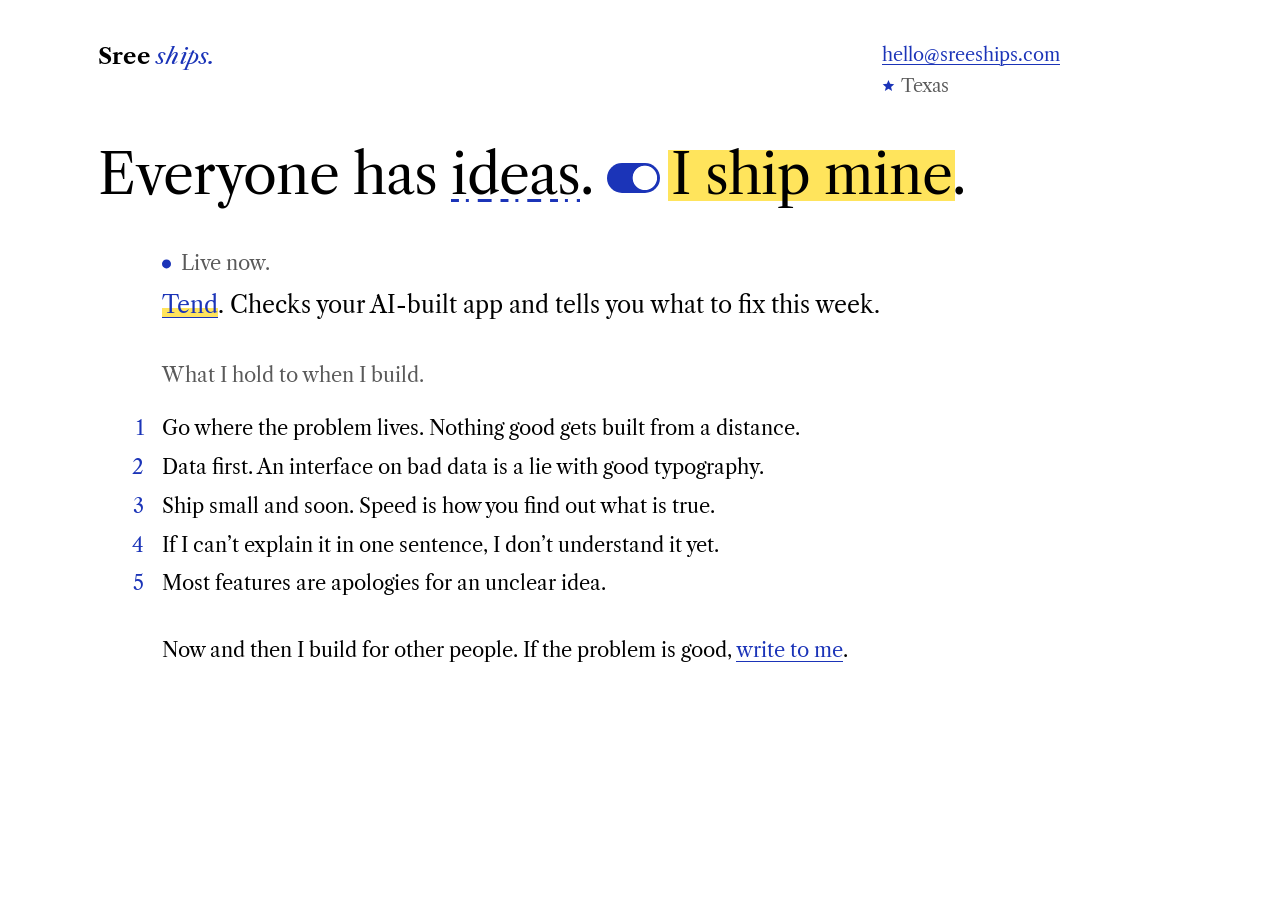
==== commit ff423593: "The address is hello@sreeships.com" ====
--- a/index.html
+++ b/index.html
@@ -19,6 +19,6 @@
     <link rel="stylesheet" crossorigin href="./assets/index-B5PxtpaS.css">
   </head>
   <body>
-    <div id="root"><div class="mx-auto max-w-[59rem] px-[1.3rem] pt-[1.6rem] pb-[2.4rem] wide:px-[2.4rem] wide:py-[2rem]"><header class="wide:flex wide:items-start wide:justify-between"><p class="text-[1.1rem] font-bold tracking-[0.01em]">Sree <span class="ships font-normal text-pen italic">ships.</span></p><address class="mt-1 text-[0.9rem] leading-[1.7] not-italic wide:mt-0 wide:w-[15rem]"><a href="mailto:sreedharg2309@gmail.com">sreedharg2309@gmail.com</a><br/><span class="text-quiet"><svg aria-hidden="true" viewBox="0 0 24 24" class="star mr-[0.35em] inline-block h-[0.72em] w-[0.72em] fill-pen align-baseline"><path d="M12 1.8l3 7.2 7.7.6-5.9 5 1.9 7.6L12 18.1l-6.7 4.1 1.9-7.6-5.9-5 7.7-.6z"></path></svg>Texas</span></address></header><main><h1 class="mt-[2.2rem] max-w-[19.5em] text-[clamp(2rem,4.3vw,3.1rem)] leading-[1.17] font-normal tracking-[-0.018em] text-balance wide:mt-[2.1rem]">Everyone has <span class="data whitespace-nowrap">ideas</span>. <span class="thing whitespace-nowrap"><span class="sentence">I ship mine</span></span>.</h1><section id="products" aria-label="Products" class="mt-[1.7rem] max-w-[43rem] pl-[2.4rem] wide:mt-[2rem] wide:pl-[3.2rem]"><p class="mb-[0.3rem] text-quiet"><span aria-hidden="true" class="live"></span>Live now.</p><ul><li class="py-[0.2rem] text-[1.15rem] leading-[1.45]"><a href="https://tend.sreeships.com/" class="product-name">Tend</a>. Checks your AI-built app and tells you what to fix this week.</li></ul></section><section aria-label="What I believe about building" class="mt-[1.7rem] max-w-[43rem] pl-[2.4rem] wide:mt-[1.7rem] wide:pl-[3.2rem]"><p class="mb-[0.9rem] text-quiet">What I hold to when I build.</p><ol id="beliefs"><li class="relative py-[0.22rem] leading-[1.5]"><span class="n absolute -left-[2.4rem] w-[1.7rem] text-right text-pen wide:-left-[3.2rem] wide:w-[2.3rem]" style="--i:0">1</span>Go where the problem lives. Nothing good gets built from a distance.</li><li class="relative py-[0.22rem] leading-[1.5]"><span class="n absolute -left-[2.4rem] w-[1.7rem] text-right text-pen wide:-left-[3.2rem] wide:w-[2.3rem]" style="--i:1">2</span>Data first. An interface on bad data is a lie with good typography.</li><li class="relative py-[0.22rem] leading-[1.5]"><span class="n absolute -left-[2.4rem] w-[1.7rem] text-right text-pen wide:-left-[3.2rem] wide:w-[2.3rem]" style="--i:2">3</span>Ship small and soon. Speed is how you find out what is true.</li><li class="relative py-[0.22rem] leading-[1.5]"><span class="n absolute -left-[2.4rem] w-[1.7rem] text-right text-pen wide:-left-[3.2rem] wide:w-[2.3rem]" style="--i:3">4</span>If I can’t explain it in one sentence, I don’t understand it yet.</li><li class="relative py-[0.22rem] leading-[1.5]"><span class="n absolute -left-[2.4rem] w-[1.7rem] text-right text-pen wide:-left-[3.2rem] wide:w-[2.3rem]" style="--i:4">5</span>Most features are apologies for an unclear idea.</li></ol></section><p id="request" class="mt-[1.6rem] max-w-[42rem] wide:mt-[1.6rem] pl-[2.4rem] wide:pl-[3.2rem]">Now and then I build for other people. If the problem is good, <a href="mailto:sreedharg2309@gmail.com" class="whitespace-nowrap">write to me</a>.</p></main></div></div>
+    <div id="root"><div class="mx-auto max-w-[59rem] px-[1.3rem] pt-[1.6rem] pb-[2.4rem] wide:px-[2.4rem] wide:py-[2rem]"><header class="wide:flex wide:items-start wide:justify-between"><p class="text-[1.1rem] font-bold tracking-[0.01em]">Sree <span class="ships font-normal text-pen italic">ships.</span></p><address class="mt-1 text-[0.9rem] leading-[1.7] not-italic wide:mt-0 wide:w-[15rem]"><a href="mailto:hello@sreeships.com">hello@sreeships.com</a><br/><span class="text-quiet"><svg aria-hidden="true" viewBox="0 0 24 24" class="star mr-[0.35em] inline-block h-[0.72em] w-[0.72em] fill-pen align-baseline"><path d="M12 1.8l3 7.2 7.7.6-5.9 5 1.9 7.6L12 18.1l-6.7 4.1 1.9-7.6-5.9-5 7.7-.6z"></path></svg>Texas</span></address></header><main><h1 class="mt-[2.2rem] max-w-[19.5em] text-[clamp(2rem,4.3vw,3.1rem)] leading-[1.17] font-normal tracking-[-0.018em] text-balance wide:mt-[2.1rem]">Everyone has <span class="data whitespace-nowrap">ideas</span>. <span class="thing whitespace-nowrap"><span class="sentence">I ship mine</span></span>.</h1><section id="products" aria-label="Products" class="mt-[1.7rem] max-w-[43rem] pl-[2.4rem] wide:mt-[2rem] wide:pl-[3.2rem]"><p class="mb-[0.3rem] text-quiet"><span aria-hidden="true" class="live"></span>Live now.</p><ul><li class="py-[0.2rem] text-[1.15rem] leading-[1.45]"><a href="https://tend.sreeships.com/" class="product-name">Tend</a>. Checks your AI-built app and tells you what to fix this week.</li></ul></section><section aria-label="What I believe about building" class="mt-[1.7rem] max-w-[43rem] pl-[2.4rem] wide:mt-[1.7rem] wide:pl-[3.2rem]"><p class="mb-[0.9rem] text-quiet">What I hold to when I build.</p><ol id="beliefs"><li class="relative py-[0.22rem] leading-[1.5]"><span class="n absolute -left-[2.4rem] w-[1.7rem] text-right text-pen wide:-left-[3.2rem] wide:w-[2.3rem]" style="--i:0">1</span>Go where the problem lives. Nothing good gets built from a distance.</li><li class="relative py-[0.22rem] leading-[1.5]"><span class="n absolute -left-[2.4rem] w-[1.7rem] text-right text-pen wide:-left-[3.2rem] wide:w-[2.3rem]" style="--i:1">2</span>Data first. An interface on bad data is a lie with good typography.</li><li class="relative py-[0.22rem] leading-[1.5]"><span class="n absolute -left-[2.4rem] w-[1.7rem] text-right text-pen wide:-left-[3.2rem] wide:w-[2.3rem]" style="--i:2">3</span>Ship small and soon. Speed is how you find out what is true.</li><li class="relative py-[0.22rem] leading-[1.5]"><span class="n absolute -left-[2.4rem] w-[1.7rem] text-right text-pen wide:-left-[3.2rem] wide:w-[2.3rem]" style="--i:3">4</span>If I can’t explain it in one sentence, I don’t understand it yet.</li><li class="relative py-[0.22rem] leading-[1.5]"><span class="n absolute -left-[2.4rem] w-[1.7rem] text-right text-pen wide:-left-[3.2rem] wide:w-[2.3rem]" style="--i:4">5</span>Most features are apologies for an unclear idea.</li></ol></section><p id="request" class="mt-[1.6rem] max-w-[42rem] wide:mt-[1.6rem] pl-[2.4rem] wide:pl-[3.2rem]">Now and then I build for other people. If the problem is good, <a href="mailto:hello@sreeships.com" class="whitespace-nowrap">write to me</a>.</p></main></div></div>
   </body>
 </html>
